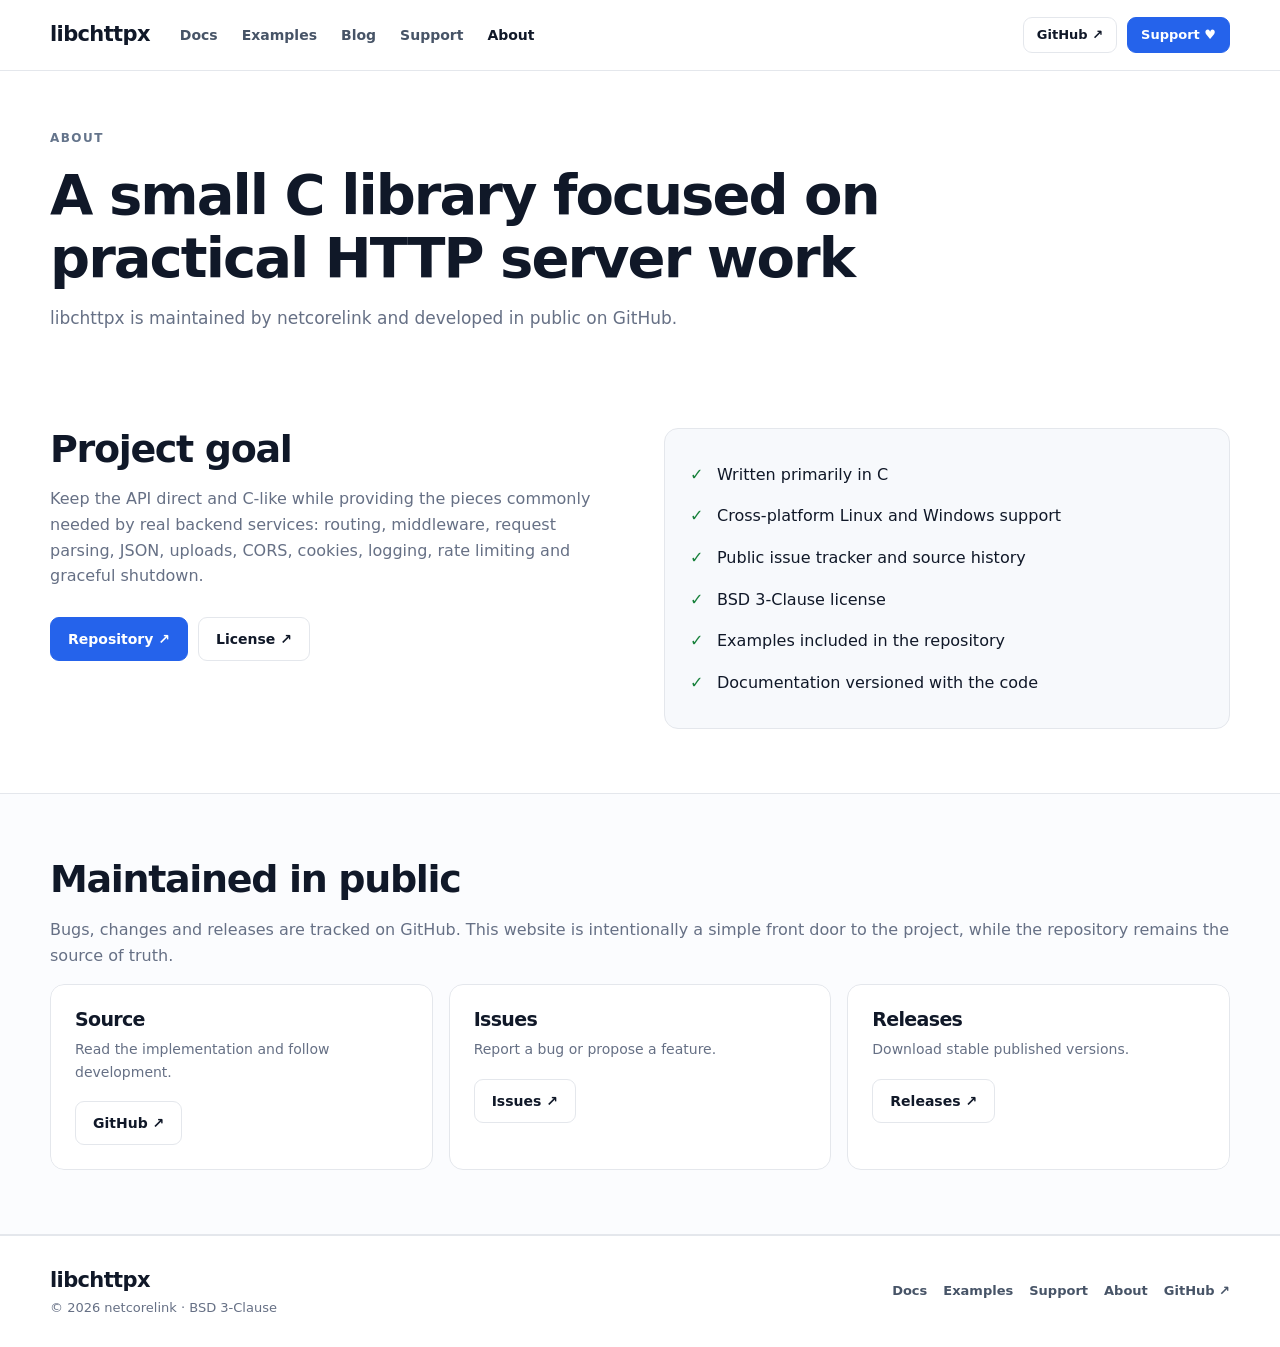
==== docs/site/about.html @ 2abac1de "feat(site): add about page" ====
<!doctype html>
<html lang="en">
<head>
  <meta charset="utf-8">
  <meta name="viewport" content="width=device-width, initial-scale=1">
  <title>About — libchttpx</title>
  <meta name="description" content="About libchttpx and the project goals.">
  <link rel="stylesheet" href="styles.css">
  <script src="app.js" defer></script>
</head>
<body>
  <header class="site-header">
    <div class="container nav">
      <a class="brand" href="index.html">libchttpx</a>
      <button class="menu-button" type="button" aria-label="Open navigation" aria-expanded="false" data-menu-button>☰</button>
      <nav class="nav-links" data-nav-links aria-label="Main navigation">
        <a href="docs.html" data-nav-link>Docs</a>
        <a href="examples.html" data-nav-link>Examples</a>
        <a href="blog.html" data-nav-link>Blog</a>
        <a href="support.html" data-nav-link>Support</a>
        <a href="about.html" data-nav-link>About</a>
      </nav>
      <div class="nav-actions">
        <a class="btn btn-small" href="https://github.com/netcorelink/libchttpx">GitHub ↗</a>
        <a class="btn btn-primary btn-small" href="support.html">Support ♥</a>
      </div>
    </div>
  </header>

  <main>
    <section class="page-hero">
      <div class="container">
        <p class="eyebrow">About</p>
        <h1>A small C library focused on practical HTTP server work</h1>
        <p class="page-lead">
          libchttpx is maintained by netcorelink and developed in public on GitHub.
        </p>
      </div>
    </section>

    <section class="section">
      <div class="container two-column">
        <div>
          <h2>Project goal</h2>
          <p class="section-copy">
            Keep the API direct and C-like while providing the pieces commonly needed by real backend services:
            routing, middleware, request parsing, JSON, uploads, CORS, cookies, logging, rate limiting and graceful shutdown.
          </p>
          <div class="hero-actions">
            <a class="btn btn-primary" href="https://github.com/netcorelink/libchttpx">Repository ↗</a>
            <a class="btn" href="https://github.com/netcorelink/libchttpx/blob/main/LICENSE">License ↗</a>
          </div>
        </div>

        <ul class="check-list">
          <li>Written primarily in C</li>
          <li>Cross-platform Linux and Windows support</li>
          <li>Public issue tracker and source history</li>
          <li>BSD 3-Clause license</li>
          <li>Examples included in the repository</li>
          <li>Documentation versioned with the code</li>
        </ul>
      </div>
    </section>

    <section class="section section-muted">
      <div class="container">
        <h2>Maintained in public</h2>
        <p class="section-copy">
          Bugs, changes and releases are tracked on GitHub. This website is intentionally a simple front door to the project,
          while the repository remains the source of truth.
        </p>
        <div class="card-grid">
          <article class="card"><h3>Source</h3><p>Read the implementation and follow development.</p><a class="btn" href="https://github.com/netcorelink/libchttpx">GitHub ↗</a></article>
          <article class="card"><h3>Issues</h3><p>Report a bug or propose a feature.</p><a class="btn" href="https://github.com/netcorelink/libchttpx/issues">Issues ↗</a></article>
          <article class="card"><h3>Releases</h3><p>Download stable published versions.</p><a class="btn" href="https://github.com/netcorelink/libchttpx/releases">Releases ↗</a></article>
        </div>
      </div>
    </section>
  </main>

  <footer class="site-footer">
    <div class="container footer-row">
      <div><a class="brand" href="index.html">libchttpx</a><div class="footer-copy">© <span data-year></span> netcorelink · BSD 3-Clause</div></div>
      <div class="footer-links">
        <a href="docs.html">Docs</a><a href="examples.html">Examples</a><a href="support.html">Support</a><a href="about.html">About</a><a href="https://github.com/netcorelink/libchttpx">GitHub ↗</a>
      </div>
    </div>
  </footer>
</body>
</html>
---- docs/site/styles.css ----
:root {
  --bg: #ffffff;
  --surface: #f7f9fc;
  --surface-strong: #eef3f9;
  --text: #101828;
  --muted: #667085;
  --border: #e4e7ec;
  --accent: #2563eb;
  --accent-hover: #1d4ed8;
  --success: #16803a;
  --shadow: 0 14px 40px rgba(16, 24, 40, 0.08);
  --radius: 14px;
  --container: 1180px;
}

* {
  box-sizing: border-box;
}

html {
  scroll-behavior: smooth;
}

body {
  margin: 0;
  background: var(--bg);
  color: var(--text);
  font-family: Inter, ui-sans-serif, system-ui, -apple-system, BlinkMacSystemFont, "Segoe UI", sans-serif;
  line-height: 1.6;
}

a {
  color: inherit;
  text-decoration: none;
}

button,
input {
  font: inherit;
}

img {
  max-width: 100%;
}

.container {
  width: min(calc(100% - 40px), var(--container));
  margin: 0 auto;
}

.site-header {
  position: sticky;
  top: 0;
  z-index: 20;
  background: rgba(255, 255, 255, 0.94);
  border-bottom: 1px solid var(--border);
  backdrop-filter: blur(10px);
}

.nav {
  min-height: 70px;
  display: flex;
  align-items: center;
  gap: 30px;
}

.brand {
  display: inline-flex;
  align-items: center;
  font-size: 21px;
  font-weight: 800;
  letter-spacing: -0.03em;
  white-space: nowrap;
}

.nav-links {
  display: flex;
  align-items: center;
  gap: 24px;
  margin-right: auto;
}

.nav-links a {
  color: #475467;
  font-size: 14px;
  font-weight: 600;
}

.nav-links a:hover,
.nav-links a.active {
  color: var(--text);
}

.nav-actions {
  display: flex;
  gap: 10px;
  align-items: center;
}

.menu-button {
  display: none;
  width: 40px;
  height: 40px;
  border: 1px solid var(--border);
  border-radius: 9px;
  background: #fff;
  cursor: pointer;
}

.btn {
  display: inline-flex;
  min-height: 44px;
  align-items: center;
  justify-content: center;
  gap: 8px;
  padding: 0 17px;
  border: 1px solid var(--border);
  border-radius: 9px;
  background: #fff;
  color: var(--text);
  font-weight: 700;
  font-size: 14px;
  cursor: pointer;
  transition: transform 0.15s ease, border-color 0.15s ease, background 0.15s ease;
}

.btn:hover {
  transform: translateY(-1px);
  border-color: #c7d0dc;
}

.btn-primary {
  border-color: var(--accent);
  background: var(--accent);
  color: #fff;
}

.btn-primary:hover {
  border-color: var(--accent-hover);
  background: var(--accent-hover);
}

.btn-small {
  min-height: 36px;
  padding: 0 13px;
  font-size: 13px;
}

.hero {
  padding: 70px 0 56px;
}

.hero-grid {
  display: grid;
  grid-template-columns: 1fr 1fr;
  gap: 48px;
  align-items: center;
}

.eyebrow {
  margin: 0 0 16px;
  color: #64748b;
  font-size: 12px;
  font-weight: 800;
  letter-spacing: 0.12em;
  text-transform: uppercase;
}

h1,
h2,
h3 {
  margin-top: 0;
  line-height: 1.12;
  letter-spacing: -0.035em;
}

h1 {
  max-width: 720px;
  margin-bottom: 20px;
  font-size: clamp(42px, 6vw, 68px);
}

h2 {
  margin-bottom: 15px;
  font-size: clamp(28px, 4vw, 38px);
}

h3 {
  margin-bottom: 8px;
  font-size: 19px;
}

.lead {
  max-width: 650px;
  margin: 0;
  color: var(--muted);
  font-size: 18px;
}

.hero-actions {
  display: flex;
  flex-wrap: wrap;
  gap: 10px;
  margin: 28px 0 17px;
}

.meta-line {
  color: #667085;
  font-size: 13px;
}

.code-card {
  overflow: hidden;
  border: 1px solid var(--border);
  border-radius: var(--radius);
  background: #fbfcfe;
  box-shadow: var(--shadow);
}

.code-card-header {
  min-height: 46px;
  display: flex;
  align-items: center;
  justify-content: space-between;
  padding: 0 16px;
  border-bottom: 1px solid var(--border);
  color: #475467;
  background: #f8fafc;
  font-size: 13px;
  font-weight: 700;
}

.code-card pre {
  margin: 0;
  padding: 20px;
  overflow: auto;
  color: #25304a;
  font: 13px/1.7 ui-monospace, SFMono-Regular, Menlo, Consolas, monospace;
  tab-size: 4;
}

.copy-button {
  border: 0;
  background: transparent;
  color: #667085;
  cursor: pointer;
  font-size: 12px;
  font-weight: 700;
}

.copy-button:hover {
  color: var(--text);
}

.feature-grid,
.card-grid,
.stats-grid {
  display: grid;
  gap: 1px;
  border: 1px solid var(--border);
  border-radius: var(--radius);
  overflow: hidden;
  background: var(--border);
}

.feature-grid {
  grid-template-columns: repeat(5, 1fr);
}

.feature {
  min-height: 176px;
  padding: 28px 22px;
  text-align: center;
  background: #fff;
}

.feature-icon {
  display: grid;
  width: 42px;
  height: 42px;
  margin: 0 auto 15px;
  place-items: center;
  border-radius: 10px;
  background: var(--surface);
  font-size: 20px;
}

.feature p,
.card p,
.section-copy,
.page-lead {
  color: var(--muted);
}

.feature p,
.card p {
  margin: 0;
  font-size: 14px;
}

.stats-wrap {
  padding: 28px 0;
  border-top: 1px solid var(--border);
  border-bottom: 1px solid var(--border);
  background: #fbfcfe;
}

.stats-grid {
  grid-template-columns: repeat(4, 1fr);
  border: 0;
  border-radius: 0;
}

.stat {
  min-height: 76px;
  padding: 8px 22px;
  text-align: center;
  background: #fbfcfe;
}

.stat + .stat {
  border-left: 1px solid var(--border);
}

.stat-value {
  display: block;
  font-size: 24px;
  font-weight: 800;
  letter-spacing: -0.03em;
}

.stat-label {
  color: var(--muted);
  font-size: 13px;
}

.section {
  padding: 64px 0;
}

.section-muted {
  background: #fbfcfe;
  border-top: 1px solid var(--border);
  border-bottom: 1px solid var(--border);
}

.two-column {
  display: grid;
  grid-template-columns: 1fr 1fr;
  gap: 48px;
  align-items: start;
}

.check-list {
  margin: 0;
  padding: 25px;
  list-style: none;
  border: 1px solid var(--border);
  border-radius: var(--radius);
  background: var(--surface);
}

.check-list li {
  position: relative;
  padding: 8px 0 8px 27px;
}

.check-list li::before {
  position: absolute;
  left: 0;
  color: var(--success);
  content: "✓";
  font-weight: 900;
}

.card-grid {
  grid-template-columns: repeat(3, 1fr);
  border: 0;
  background: transparent;
  gap: 16px;
}

.card {
  padding: 24px;
  border: 1px solid var(--border);
  border-radius: var(--radius);
  background: #fff;
}

.card .btn {
  margin-top: 18px;
}

.page-hero {
  padding: 58px 0 32px;
}

.page-hero h1 {
  max-width: 850px;
  margin-bottom: 15px;
  font-size: clamp(38px, 5vw, 56px);
}

.page-lead {
  max-width: 760px;
  margin: 0;
  font-size: 17px;
}

.docs-layout {
  display: grid;
  grid-template-columns: 260px minmax(0, 1fr);
  gap: 34px;
  align-items: start;
}

.sidebar {
  position: sticky;
  top: 92px;
  padding: 20px;
  border: 1px solid var(--border);
  border-radius: 12px;
  background: #fff;
}

.sidebar strong {
  display: block;
  margin-bottom: 10px;
}

.sidebar a {
  display: block;
  padding: 7px 0;
  color: #667085;
  font-size: 14px;
}

.sidebar a:hover {
  color: var(--accent);
}

.docs-content section {
  margin-bottom: 50px;
  scroll-margin-top: 100px;
}

.docs-content p {
  color: var(--muted);
}

.inline-code,
code {
  font-family: ui-monospace, SFMono-Regular, Menlo, Consolas, monospace;
}

.inline-code {
  padding: 2px 6px;
  border-radius: 5px;
  background: var(--surface-strong);
  color: #344054;
  font-size: 0.92em;
}

.module-grid {
  display: grid;
  grid-template-columns: repeat(2, 1fr);
  gap: 12px;
}

.module-link {
  display: block;
  padding: 18px;
  border: 1px solid var(--border);
  border-radius: 10px;
  background: #fff;
}

.module-link:hover {
  border-color: #b9c4d2;
  box-shadow: 0 8px 24px rgba(16, 24, 40, 0.05);
}

.module-link span {
  display: block;
  margin-top: 5px;
  color: var(--muted);
  font-size: 13px;
}

.search-box {
  width: 100%;
  margin-bottom: 18px;
  padding: 11px 13px;
  border: 1px solid var(--border);
  border-radius: 9px;
  outline: none;
}

.search-box:focus {
  border-color: #94a3b8;
}

.example-stack,
.post-list {
  display: grid;
  gap: 22px;
}

.example-card,
.post {
  padding: 25px;
  border: 1px solid var(--border);
  border-radius: var(--radius);
  background: #fff;
}

.example-card .code-card {
  margin-top: 18px;
  box-shadow: none;
}

.tag {
  display: inline-flex;
  padding: 4px 9px;
  border-radius: 999px;
  background: var(--surface-strong);
  color: #475467;
  font-size: 12px;
  font-weight: 700;
}

.notice {
  padding: 17px 19px;
  border: 1px solid #bfdbfe;
  border-radius: 10px;
  background: #eff6ff;
  color: #1e3a8a;
}

.site-footer {
  padding: 28px 0;
  border-top: 1px solid var(--border);
}

.footer-row {
  display: flex;
  justify-content: space-between;
  gap: 30px;
  align-items: center;
}

.footer-copy {
  color: var(--muted);
  font-size: 13px;
}

.footer-links {
  display: flex;
  flex-wrap: wrap;
  gap: 16px;
  color: #475467;
  font-size: 13px;
  font-weight: 600;
}

.muted {
  color: var(--muted);
}

.hidden {
  display: none !important;
}

@media (max-width: 900px) {
  .menu-button {
    display: inline-grid;
    place-items: center;
  }

  .nav {
    flex-wrap: wrap;
    gap: 12px;
    padding: 12px 0;
  }

  .nav-links {
    order: 3;
    width: 100%;
    display: none;
    flex-direction: column;
    align-items: flex-start;
    gap: 4px;
    padding: 10px 0;
  }

  .nav-links.open {
    display: flex;
  }

  .nav-actions {
    margin-left: auto;
  }

  .hero-grid,
  .two-column,
  .docs-layout {
    grid-template-columns: 1fr;
  }

  .sidebar {
    position: static;
  }

  .feature-grid {
    grid-template-columns: repeat(2, 1fr);
  }

  .feature:last-child {
    grid-column: 1 / -1;
  }

  .stats-grid,
  .card-grid {
    grid-template-columns: repeat(2, 1fr);
  }

  .stat:nth-child(3) {
    border-left: 0;
  }
}

@media (max-width: 620px) {
  .container {
    width: min(calc(100% - 28px), var(--container));
  }

  .nav-actions .btn:not(.btn-primary) {
    display: none;
  }

  .hero {
    padding-top: 44px;
  }

  h1 {
    font-size: 42px;
  }

  .feature-grid,
  .stats-grid,
  .card-grid,
  .module-grid {
    grid-template-columns: 1fr;
  }

  .feature:last-child {
    grid-column: auto;
  }

  .stat + .stat {
    border-left: 0;
    border-top: 1px solid var(--border);
  }

  .footer-row {
    align-items: flex-start;
    flex-direction: column;
  }

  .hero-actions .btn {
    width: 100%;
  }
}
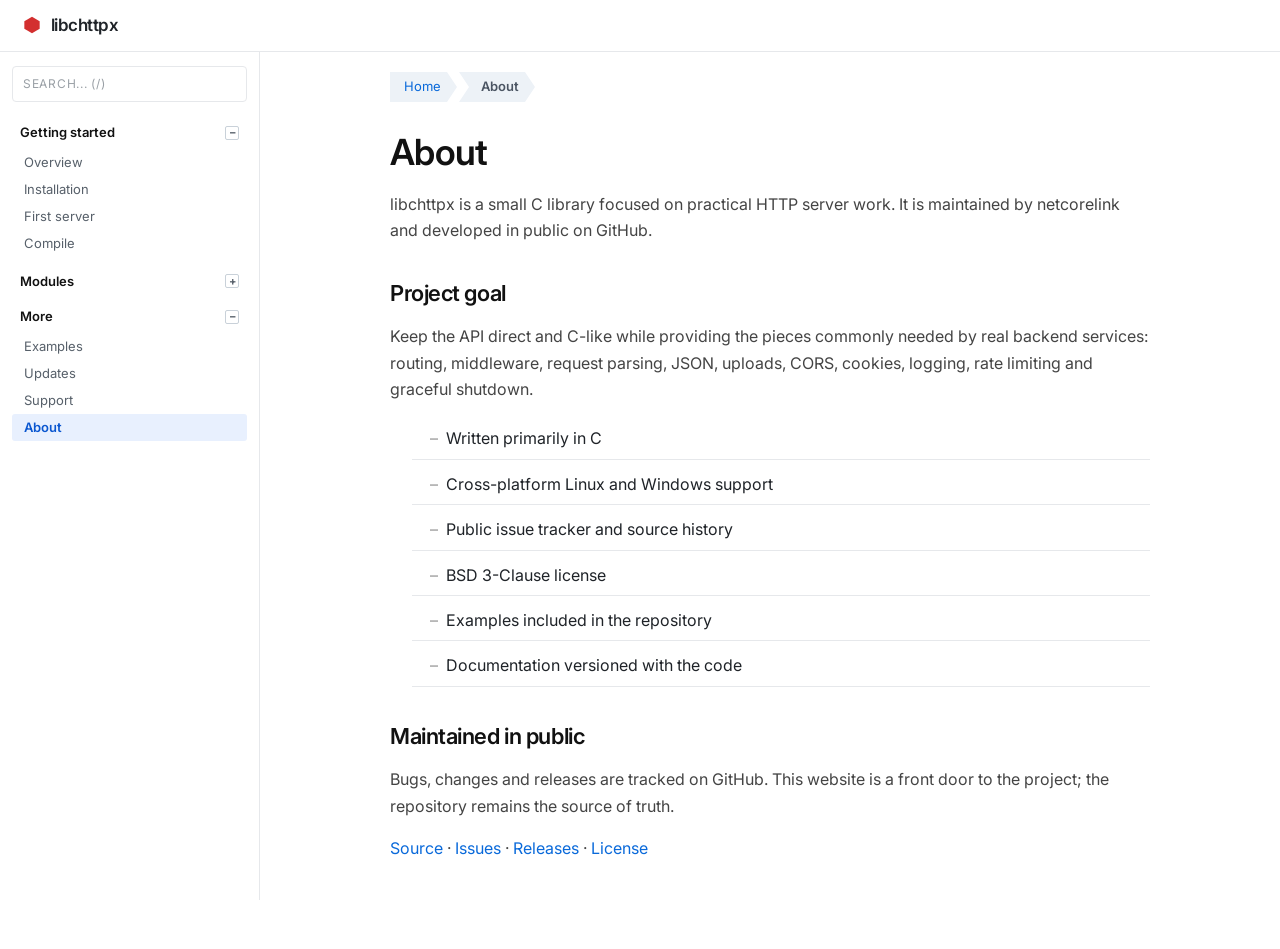
==== commit f176ced0: "refactor: refactor arch. code in full project" ====
--- a/docs/site/about.html
+++ b/docs/site/about.html
@@ -10,48 +10,45 @@
 </head>
 <body>
   <header class="site-header">
-    <div class="container nav">
-      <a class="brand" href="index.html">libchttpx</a>
-      <button class="menu-button" type="button" aria-label="Open navigation" aria-expanded="false" data-menu-button>☰</button>
-      <nav class="nav-links" data-nav-links aria-label="Main navigation">
-        <a href="docs.html" data-nav-link>Docs</a>
-        <a href="examples.html" data-nav-link>Examples</a>
-        <a href="blog.html" data-nav-link>Blog</a>
-        <a href="support.html" data-nav-link>Support</a>
-        <a href="about.html" data-nav-link>About</a>
-      </nav>
-      <div class="nav-actions">
-        <a class="btn btn-small" href="https://github.com/netcorelink/libchttpx">GitHub ↗</a>
-        <a class="btn btn-primary btn-small" href="support.html">Support ♥</a>
-      </div>
-    </div>
+    <a class="brand" href="index.html">
+      <svg class="brand-mark" viewBox="0 0 24 24" aria-hidden="true"><path fill="#d32f2f" d="M12 2.2 21.2 7.5v9L12 21.8 2.8 16.5v-9L12 2.2z"/></svg>
+      libchttpx
+    </a>
+    <button class="menu-button" type="button" aria-label="Open navigation" aria-expanded="false" data-menu-button>
+      <span></span><span></span><span></span>
+    </button>
+    <nav class="site-menu" data-nav-links aria-label="Main navigation">
+      <a href="index.html" data-nav-link>Home</a>
+      <a href="docs.html" data-nav-link>Docs</a>
+      <a href="examples.html" data-nav-link>Examples</a>
+      <a href="blog.html" data-nav-link>Blog</a>
+      <a href="support.html" data-nav-link>Support</a>
+      <a href="about.html" data-nav-link>About</a>
+      <a href="https://github.com/netcorelink/libchttpx">GitHub</a>
+    </nav>
   </header>
 
-  <main>
-    <section class="page-hero">
-      <div class="container">
-        <p class="eyebrow">About</p>
-        <h1>A small C library focused on practical HTTP server work</h1>
-        <p class="page-lead">
-          libchttpx is maintained by netcorelink and developed in public on GitHub.
+  <div class="docs-frame">
+    <aside class="docs-sidebar" data-docs-sidebar aria-label="Documentation"></aside>
+    <main class="docs-main">
+      <article class="docs-article">
+        <nav class="crumbs" aria-label="Breadcrumb">
+          <a href="index.html">Home</a>
+          <span class="crumb crumb-current">About</span>
+        </nav>
+
+        <h1>About</h1>
+        <p>
+          libchttpx is a small C library focused on practical HTTP server work.
+          It is maintained by netcorelink and developed in public on GitHub.
         </p>
-      </div>
-    </section>
 
-    <section class="section">
-      <div class="container two-column">
-        <div>
-          <h2>Project goal</h2>
-          <p class="section-copy">
-            Keep the API direct and C-like while providing the pieces commonly needed by real backend services:
-            routing, middleware, request parsing, JSON, uploads, CORS, cookies, logging, rate limiting and graceful shutdown.
-          </p>
-          <div class="hero-actions">
-            <a class="btn btn-primary" href="https://github.com/netcorelink/libchttpx">Repository ↗</a>
-            <a class="btn" href="https://github.com/netcorelink/libchttpx/blob/main/LICENSE">License ↗</a>
-          </div>
-        </div>
-
+        <h2>Project goal</h2>
+        <p>
+          Keep the API direct and C-like while providing the pieces commonly needed
+          by real backend services: routing, middleware, request parsing, JSON,
+          uploads, CORS, cookies, logging, rate limiting and graceful shutdown.
+        </p>
         <ul class="check-list">
           <li>Written primarily in C</li>
           <li>Cross-platform Linux and Windows support</li>
@@ -60,32 +57,20 @@
           <li>Examples included in the repository</li>
           <li>Documentation versioned with the code</li>
         </ul>
-      </div>
-    </section>
 
-    <section class="section section-muted">
-      <div class="container">
         <h2>Maintained in public</h2>
-        <p class="section-copy">
-          Bugs, changes and releases are tracked on GitHub. This website is intentionally a simple front door to the project,
-          while the repository remains the source of truth.
+        <p>
+          Bugs, changes and releases are tracked on GitHub. This website is a
+          front door to the project; the repository remains the source of truth.
         </p>
-        <div class="card-grid">
-          <article class="card"><h3>Source</h3><p>Read the implementation and follow development.</p><a class="btn" href="https://github.com/netcorelink/libchttpx">GitHub ↗</a></article>
-          <article class="card"><h3>Issues</h3><p>Report a bug or propose a feature.</p><a class="btn" href="https://github.com/netcorelink/libchttpx/issues">Issues ↗</a></article>
-          <article class="card"><h3>Releases</h3><p>Download stable published versions.</p><a class="btn" href="https://github.com/netcorelink/libchttpx/releases">Releases ↗</a></article>
-        </div>
-      </div>
-    </section>
-  </main>
-
-  <footer class="site-footer">
-    <div class="container footer-row">
-      <div><a class="brand" href="index.html">libchttpx</a><div class="footer-copy">© <span data-year></span> netcorelink · BSD 3-Clause</div></div>
-      <div class="footer-links">
-        <a href="docs.html">Docs</a><a href="examples.html">Examples</a><a href="support.html">Support</a><a href="about.html">About</a><a href="https://github.com/netcorelink/libchttpx">GitHub ↗</a>
-      </div>
-    </div>
-  </footer>
+        <p>
+          <a href="https://github.com/netcorelink/libchttpx">Source</a> ·
+          <a href="https://github.com/netcorelink/libchttpx/issues">Issues</a> ·
+          <a href="https://github.com/netcorelink/libchttpx/releases">Releases</a> ·
+          <a href="https://github.com/netcorelink/libchttpx/blob/main/LICENSE">License</a>
+        </p>
+      </article>
+    </main>
+  </div>
 </body>
 </html>
--- a/docs/site/styles.css
+++ b/docs/site/styles.css
@@ -1,16 +1,21 @@
+@import url("https://fonts.googleapis.com/css2?family=Inter:wght@400;500;600;700&display=swap");
+
 :root {
   --bg: #ffffff;
-  --surface: #f7f9fc;
-  --surface-strong: #eef3f9;
-  --text: #101828;
-  --muted: #667085;
-  --border: #e4e7ec;
-  --accent: #2563eb;
-  --accent-hover: #1d4ed8;
-  --success: #16803a;
-  --shadow: 0 14px 40px rgba(16, 24, 40, 0.08);
-  --radius: 14px;
-  --container: 1180px;
+  --text: #1f2328;
+  --muted: #656d76;
+  --border: #e6e8eb;
+  --crumb: #edf2f7;
+  --crumb-active: #dce6f0;
+  --nav-active: #e8f0fe;
+  --accent: #d32f2f;
+  --accent-hover: #b71c1c;
+  --link: #0969da;
+  --code-bg: #1e1e1e;
+  --code-text: #e8e8e8;
+  --header-h: 52px;
+  --sidebar-w: 260px;
+  --content: 760px;
 }
 
 * {
@@ -25,8 +30,9 @@
   margin: 0;
   background: var(--bg);
   color: var(--text);
-  font-family: Inter, ui-sans-serif, system-ui, -apple-system, BlinkMacSystemFont, "Segoe UI", sans-serif;
-  line-height: 1.6;
+  font-family: Inter, ui-sans-serif, system-ui, -apple-system, "Segoe UI", sans-serif;
+  font-size: 16px;
+  line-height: 1.65;
 }
 
 a {
@@ -43,90 +49,440 @@
   max-width: 100%;
 }
 
-.container {
-  width: min(calc(100% - 40px), var(--container));
-  margin: 0 auto;
-}
-
 .site-header {
   position: sticky;
   top: 0;
-  z-index: 20;
-  background: rgba(255, 255, 255, 0.94);
-  border-bottom: 1px solid var(--border);
-  backdrop-filter: blur(10px);
-}
-
-.nav {
-  min-height: 70px;
+  z-index: 40;
   display: flex;
   align-items: center;
-  gap: 30px;
+  justify-content: space-between;
+  height: var(--header-h);
+  padding: 0 22px;
+  background: #fff;
+  border-bottom: 1px solid var(--border);
+}
+
+.site-header .site-menu {
+  position: absolute;
 }
 
 .brand {
   display: inline-flex;
   align-items: center;
-  font-size: 21px;
-  font-weight: 800;
+  gap: 9px;
+  font-size: 17px;
+  font-weight: 600;
   letter-spacing: -0.03em;
+}
+
+.brand-mark {
+  display: block;
+  width: 20px;
+  height: 20px;
+  flex: 0 0 20px;
+}
+
+.menu-button {
+  display: inline-flex;
+  flex-direction: column;
+  justify-content: center;
+  gap: 5px;
+  width: 36px;
+  height: 36px;
+  padding: 8px;
+  border: 0;
+  background: transparent;
+  cursor: pointer;
+}
+
+.menu-button span {
+  display: block;
+  height: 1.5px;
+  background: #333;
+}
+
+.site-menu {
+  display: none;
+  position: absolute;
+  top: var(--header-h);
+  right: 12px;
+  min-width: 200px;
+  padding: 8px;
+  border: 1px solid var(--border);
+  background: #fff;
+  z-index: 50;
+}
+
+.site-menu.open {
+  display: block;
+}
+
+.site-menu a {
+  display: block;
+  padding: 8px 10px;
+  color: #444;
+  font-size: 14px;
+}
+
+.site-menu a:hover,
+.site-menu a.active {
+  background: #f4f4f4;
+  color: #111;
+}
+
+.docs-frame {
+  display: grid;
+  grid-template-columns: var(--sidebar-w) minmax(0, 1fr);
+  min-height: calc(100vh - var(--header-h));
+}
+
+.docs-sidebar {
+  position: sticky;
+  top: var(--header-h);
+  height: calc(100vh - var(--header-h));
+  overflow: auto;
+  padding: 14px 12px 40px;
+  border-right: 1px solid var(--border);
+  background: var(--bg);
+}
+
+.sidebar-search {
+  width: 100%;
+  margin: 0 0 14px;
+  padding: 7px 10px;
+  border: 1px solid var(--border);
+  border-radius: 4px;
+  background: #fff;
+  color: var(--text);
+  font-size: 12px;
+  letter-spacing: 0.02em;
+  outline: none;
+}
+
+.sidebar-search::placeholder {
+  color: #9aa0a6;
+  text-transform: uppercase;
+  letter-spacing: 0.06em;
+}
+
+.sidebar-search:focus {
+  border-color: #b8c4d0;
+}
+
+.nav-group {
+  margin-bottom: 2px;
+}
+
+.nav-group-toggle {
+  display: flex;
+  width: 100%;
+  align-items: center;
+  justify-content: space-between;
+  gap: 8px;
+  margin: 0;
+  padding: 6px 8px;
+  border: 0;
+  background: transparent;
+  color: #111;
+  font-size: 13px;
+  font-weight: 600;
+  text-align: left;
+  cursor: pointer;
+}
+
+.nav-group-toggle:hover {
+  background: #f6f8fa;
+}
+
+.nav-toggle-icon {
+  display: inline-grid;
+  width: 14px;
+  height: 14px;
+  place-items: center;
+  border: 1px solid #c9d1d9;
+  border-radius: 2px;
+  color: #57606a;
+  font-size: 11px;
+  font-weight: 700;
+  line-height: 1;
+  flex: 0 0 14px;
+}
+
+.nav-group-items {
+  display: none;
+  padding: 0 0 6px;
+}
+
+.nav-group.open .nav-group-items {
+  display: block;
+}
+
+.nav-group.open .nav-toggle-icon::before {
+  content: "−";
+}
+
+.nav-group:not(.open) .nav-toggle-icon::before {
+  content: "+";
+}
+
+.docs-sidebar a {
+  display: block;
+  padding: 4px 8px 4px 12px;
+  color: #57606a;
+  font-size: 13px;
+  line-height: 1.45;
+  border-radius: 3px;
+}
+
+.docs-sidebar a:hover {
+  color: #111;
+  background: #f6f8fa;
+}
+
+.docs-sidebar a.active {
+  color: #0b57d0;
+  font-weight: 600;
+  background: var(--nav-active);
+}
+
+.docs-sidebar .nav-child {
+  padding-left: 24px;
+  font-size: 12.5px;
+}
+
+.docs-main {
+  min-width: 0;
+}
+
+.docs-article {
+  width: min(100% - 56px, var(--content));
+  margin: 0 auto;
+  padding: 20px 0 72px;
+}
+
+.crumbs {
+  display: flex;
+  flex-wrap: wrap;
+  align-items: stretch;
+  margin: 0 0 28px;
+  font-size: 13px;
+}
+
+.crumbs a,
+.crumbs span.crumb {
+  position: relative;
+  display: inline-flex;
+  align-items: center;
+  height: 30px;
+  margin-right: 2px;
+  padding: 0 16px 0 22px;
+  background: var(--crumb);
+  color: #4b5563;
   white-space: nowrap;
-}
-
-.nav-links {
+  clip-path: polygon(0 0, calc(100% - 10px) 0, 100% 50%, calc(100% - 10px) 100%, 0 100%, 10px 50%);
+}
+
+.crumbs a:first-child,
+.crumbs span.crumb:first-child {
+  padding-left: 14px;
+  clip-path: polygon(0 0, calc(100% - 10px) 0, 100% 50%, calc(100% - 10px) 100%, 0 100%);
+}
+
+.crumbs .crumb-current {
+  background: var(--crumb-active);
+  color: #111;
+  font-weight: 600;
+}
+
+.crumbs a:hover {
+  color: #111;
+  filter: brightness(0.98);
+}
+
+h1,
+h2,
+h3,
+h4 {
+  color: #111;
+  line-height: 1.25;
+  letter-spacing: -0.02em;
+  font-weight: 600;
+}
+
+h1 {
+  margin: 0 0 14px;
+  font-size: clamp(28px, 4vw, 36px);
+}
+
+h2 {
+  margin: 36px 0 12px;
+  font-size: 22px;
+  scroll-margin-top: 76px;
+}
+
+h3 {
+  margin: 26px 0 10px;
+  font-size: 17px;
+  scroll-margin-top: 76px;
+}
+
+.lead,
+.page-lead,
+.section-copy,
+.docs-article > p,
+.doc-article p,
+.docs-content p {
+  color: #444;
+}
+
+.lead,
+.page-lead {
+  max-width: 680px;
+  margin: 0 0 22px;
+}
+
+pre,
+.code-card pre,
+.doc-article pre,
+.docs-article pre {
+  margin: 16px 0 22px;
+  padding: 16px 18px;
+  overflow: auto;
+  border: 0;
+  border-radius: 8px;
+  background: var(--code-bg);
+  color: var(--code-text);
+  font: 13px/1.65 ui-monospace, SFMono-Regular, Menlo, Consolas, monospace;
+}
+
+code,
+.inline-code {
+  font-family: ui-monospace, SFMono-Regular, Menlo, Consolas, monospace;
+}
+
+p code,
+li code,
+td code,
+.inline-code {
+  padding: 1px 5px;
+  border-radius: 4px;
+  background: #f2f3f5;
+  color: #333;
+  font-size: 0.9em;
+}
+
+pre code,
+.doc-article pre code,
+.docs-article pre code {
+  padding: 0;
+  background: transparent;
+  color: inherit;
+  font-size: inherit;
+}
+
+.token-kw { color: #c792ea; }
+.token-type { color: #82aaff; }
+.token-str { color: #c3e88d; }
+.token-cm { color: #9e9e9e; }
+.token-num { color: #f78c6c; }
+.token-fn { color: #82aaff; }
+
+pre code {
+  display: block;
+  min-width: max-content;
+}
+
+.code-card {
+  position: relative;
+}
+
+.code-card-header {
+  position: absolute;
+  top: 8px;
+  right: 12px;
+  z-index: 1;
+  margin: 0;
+}
+
+.copy-button {
+  border: 0;
+  background: transparent;
+  color: var(--muted);
+  cursor: pointer;
+  font-size: 12px;
+  font-weight: 600;
+}
+
+.copy-button:hover {
+  color: #111;
+}
+
+.code-card .copy-button {
+  color: #bbb;
+}
+
+.code-card .copy-button:hover {
+  color: #fff;
+}
+
+pre {
+  position: relative;
+}
+
+.home {
+  width: min(calc(100% - 48px), 1080px);
+  margin: 0 auto;
+  padding: 48px 0 80px;
+}
+
+.hero-grid {
+  display: grid;
+  grid-template-columns: 1fr 1.05fr;
+  gap: 48px;
+  align-items: start;
+}
+
+.eyebrow {
+  margin: 0 0 10px;
+  color: var(--muted);
+  font-size: 12px;
+  font-weight: 700;
+  letter-spacing: 0.08em;
+  text-transform: uppercase;
+}
+
+.hero-actions,
+.meta-row {
   display: flex;
+  flex-wrap: wrap;
+  gap: 10px;
+  margin: 22px 0 0;
+}
+
+.meta-line,
+.muted,
+.footer-copy {
+  color: var(--muted);
+  font-size: 13px;
+}
+
+.btn {
+  display: inline-flex;
+  min-height: 38px;
   align-items: center;
-  gap: 24px;
-  margin-right: auto;
-}
-
-.nav-links a {
-  color: #475467;
+  justify-content: center;
+  padding: 0 14px;
+  border: 1px solid #ddd;
+  border-radius: 6px;
+  background: #fff;
+  color: #222;
   font-size: 14px;
   font-weight: 600;
-}
-
-.nav-links a:hover,
-.nav-links a.active {
-  color: var(--text);
-}
-
-.nav-actions {
-  display: flex;
-  gap: 10px;
-  align-items: center;
-}
-
-.menu-button {
-  display: none;
-  width: 40px;
-  height: 40px;
-  border: 1px solid var(--border);
-  border-radius: 9px;
-  background: #fff;
   cursor: pointer;
 }
 
-.btn {
-  display: inline-flex;
-  min-height: 44px;
-  align-items: center;
-  justify-content: center;
-  gap: 8px;
-  padding: 0 17px;
-  border: 1px solid var(--border);
-  border-radius: 9px;
-  background: #fff;
-  color: var(--text);
-  font-weight: 700;
-  font-size: 14px;
-  cursor: pointer;
-  transition: transform 0.15s ease, border-color 0.15s ease, background 0.15s ease;
-}
-
 .btn:hover {
-  transform: translateY(-1px);
-  border-color: #c7d0dc;
+  border-color: #bbb;
 }
 
 .btn-primary {
@@ -141,511 +497,285 @@
 }
 
 .btn-small {
-  min-height: 36px;
-  padding: 0 13px;
+  min-height: 32px;
+  padding: 0 11px;
   font-size: 13px;
 }
 
-.hero {
-  padding: 70px 0 56px;
-}
-
-.hero-grid {
+.feature-grid,
+.card-grid,
+.stats-grid,
+.module-grid {
   display: grid;
-  grid-template-columns: 1fr 1fr;
-  gap: 48px;
-  align-items: center;
-}
-
-.eyebrow {
-  margin: 0 0 16px;
-  color: #64748b;
-  font-size: 12px;
-  font-weight: 800;
-  letter-spacing: 0.12em;
-  text-transform: uppercase;
-}
-
-h1,
-h2,
-h3 {
-  margin-top: 0;
-  line-height: 1.12;
-  letter-spacing: -0.035em;
-}
-
-h1 {
-  max-width: 720px;
-  margin-bottom: 20px;
-  font-size: clamp(42px, 6vw, 68px);
-}
-
-h2 {
-  margin-bottom: 15px;
-  font-size: clamp(28px, 4vw, 38px);
-}
-
-h3 {
-  margin-bottom: 8px;
-  font-size: 19px;
-}
-
-.lead {
-  max-width: 650px;
+  gap: 0;
+}
+
+.feature-grid {
+  grid-template-columns: repeat(5, 1fr);
+  margin: 48px 0 0;
+  border-top: 1px solid var(--border);
+}
+
+.feature,
+.stat,
+.card,
+.module-link,
+.example-card,
+.post {
+  padding: 22px 18px 22px 0;
+}
+
+.feature + .feature,
+.stat + .stat {
+  padding-left: 18px;
+}
+
+.feature h3,
+.card h3 {
+  margin: 0 0 6px;
+  font-size: 15px;
+}
+
+.feature p,
+.card p,
+.module-link span {
   margin: 0;
   color: var(--muted);
-  font-size: 18px;
-}
-
-.hero-actions {
-  display: flex;
-  flex-wrap: wrap;
-  gap: 10px;
-  margin: 28px 0 17px;
-}
-
-.meta-line {
-  color: #667085;
-  font-size: 13px;
-}
-
-.code-card {
-  overflow: hidden;
-  border: 1px solid var(--border);
-  border-radius: var(--radius);
-  background: #fbfcfe;
-  box-shadow: var(--shadow);
-}
-
-.code-card-header {
-  min-height: 46px;
-  display: flex;
-  align-items: center;
-  justify-content: space-between;
-  padding: 0 16px;
-  border-bottom: 1px solid var(--border);
-  color: #475467;
-  background: #f8fafc;
-  font-size: 13px;
-  font-weight: 700;
-}
-
-.code-card pre {
-  margin: 0;
-  padding: 20px;
-  overflow: auto;
-  color: #25304a;
-  font: 13px/1.7 ui-monospace, SFMono-Regular, Menlo, Consolas, monospace;
-  tab-size: 4;
-}
-
-.copy-button {
-  border: 0;
-  background: transparent;
-  color: #667085;
-  cursor: pointer;
-  font-size: 12px;
-  font-weight: 700;
-}
-
-.copy-button:hover {
-  color: var(--text);
-}
-
-.feature-grid,
-.card-grid,
-.stats-grid {
-  display: grid;
-  gap: 1px;
-  border: 1px solid var(--border);
-  border-radius: var(--radius);
-  overflow: hidden;
-  background: var(--border);
-}
-
-.feature-grid {
-  grid-template-columns: repeat(5, 1fr);
-}
-
-.feature {
-  min-height: 176px;
-  padding: 28px 22px;
-  text-align: center;
-  background: #fff;
-}
-
-.feature-icon {
-  display: grid;
-  width: 42px;
-  height: 42px;
-  margin: 0 auto 15px;
-  place-items: center;
-  border-radius: 10px;
-  background: var(--surface);
-  font-size: 20px;
-}
-
-.feature p,
-.card p,
-.section-copy,
-.page-lead {
-  color: var(--muted);
-}
-
-.feature p,
-.card p {
-  margin: 0;
-  font-size: 14px;
+  font-size: 13.5px;
 }
 
 .stats-wrap {
-  padding: 28px 0;
+  margin-top: 28px;
   border-top: 1px solid var(--border);
   border-bottom: 1px solid var(--border);
-  background: #fbfcfe;
 }
 
 .stats-grid {
   grid-template-columns: repeat(4, 1fr);
-  border: 0;
-  border-radius: 0;
-}
-
-.stat {
-  min-height: 76px;
-  padding: 8px 22px;
-  text-align: center;
-  background: #fbfcfe;
-}
-
-.stat + .stat {
-  border-left: 1px solid var(--border);
 }
 
 .stat-value {
   display: block;
-  font-size: 24px;
-  font-weight: 800;
+  font-size: 22px;
+  font-weight: 700;
   letter-spacing: -0.03em;
 }
 
 .stat-label {
   color: var(--muted);
   font-size: 13px;
-}
-
-.section {
-  padding: 64px 0;
-}
-
-.section-muted {
-  background: #fbfcfe;
-  border-top: 1px solid var(--border);
-  border-bottom: 1px solid var(--border);
 }
 
 .two-column {
   display: grid;
   grid-template-columns: 1fr 1fr;
   gap: 48px;
-  align-items: start;
+  margin-top: 48px;
 }
 
 .check-list {
   margin: 0;
-  padding: 25px;
+  padding: 0;
   list-style: none;
-  border: 1px solid var(--border);
-  border-radius: var(--radius);
-  background: var(--surface);
 }
 
 .check-list li {
-  position: relative;
-  padding: 8px 0 8px 27px;
+  padding: 7px 0 7px 18px;
+  border-bottom: 1px solid var(--border);
 }
 
 .check-list li::before {
-  position: absolute;
-  left: 0;
-  color: var(--success);
-  content: "✓";
-  font-weight: 900;
+  content: "–";
+  margin-right: 8px;
+  color: #999;
 }
 
 .card-grid {
   grid-template-columns: repeat(3, 1fr);
-  border: 0;
+  gap: 28px;
+  margin-top: 28px;
+}
+
+.card,
+.example-card,
+.post,
+.module-link {
+  border-bottom: 1px solid var(--border);
   background: transparent;
-  gap: 16px;
-}
-
-.card {
-  padding: 24px;
-  border: 1px solid var(--border);
-  border-radius: var(--radius);
-  background: #fff;
-}
-
-.card .btn {
-  margin-top: 18px;
-}
-
-.page-hero {
-  padding: 58px 0 32px;
-}
-
-.page-hero h1 {
-  max-width: 850px;
-  margin-bottom: 15px;
-  font-size: clamp(38px, 5vw, 56px);
-}
-
-.page-lead {
-  max-width: 760px;
-  margin: 0;
-  font-size: 17px;
-}
-
-.docs-layout {
-  display: grid;
-  grid-template-columns: 260px minmax(0, 1fr);
-  gap: 34px;
-  align-items: start;
-}
-
-.sidebar {
-  position: sticky;
-  top: 92px;
-  padding: 20px;
-  border: 1px solid var(--border);
-  border-radius: 12px;
-  background: #fff;
-}
-
-.sidebar strong {
-  display: block;
-  margin-bottom: 10px;
-}
-
-.sidebar a {
-  display: block;
-  padding: 7px 0;
-  color: #667085;
-  font-size: 14px;
-}
-
-.sidebar a:hover {
+}
+
+.module-grid {
+  grid-template-columns: 1fr 1fr;
+  gap: 0 28px;
+}
+
+.module-link {
+  display: block;
+  padding: 14px 0;
+}
+
+.module-link:hover strong {
   color: var(--accent);
-}
-
-.docs-content section {
-  margin-bottom: 50px;
-  scroll-margin-top: 100px;
-}
-
-.docs-content p {
-  color: var(--muted);
-}
-
-.inline-code,
-code {
-  font-family: ui-monospace, SFMono-Regular, Menlo, Consolas, monospace;
-}
-
-.inline-code {
-  padding: 2px 6px;
-  border-radius: 5px;
-  background: var(--surface-strong);
-  color: #344054;
-  font-size: 0.92em;
-}
-
-.module-grid {
-  display: grid;
-  grid-template-columns: repeat(2, 1fr);
-  gap: 12px;
-}
-
-.module-link {
-  display: block;
-  padding: 18px;
-  border: 1px solid var(--border);
-  border-radius: 10px;
-  background: #fff;
-}
-
-.module-link:hover {
-  border-color: #b9c4d2;
-  box-shadow: 0 8px 24px rgba(16, 24, 40, 0.05);
-}
-
-.module-link span {
-  display: block;
-  margin-top: 5px;
-  color: var(--muted);
-  font-size: 13px;
 }
 
 .search-box {
   width: 100%;
-  margin-bottom: 18px;
-  padding: 11px 13px;
+  margin: 8px 0 12px;
+  padding: 8px 10px;
   border: 1px solid var(--border);
-  border-radius: 9px;
+  border-radius: 6px;
   outline: none;
 }
 
 .search-box:focus {
-  border-color: #94a3b8;
-}
-
-.example-stack,
-.post-list {
-  display: grid;
-  gap: 22px;
-}
-
-.example-card,
-.post {
-  padding: 25px;
-  border: 1px solid var(--border);
-  border-radius: var(--radius);
-  background: #fff;
-}
-
-.example-card .code-card {
-  margin-top: 18px;
-  box-shadow: none;
-}
-
-.tag {
-  display: inline-flex;
-  padding: 4px 9px;
-  border-radius: 999px;
-  background: var(--surface-strong);
-  color: #475467;
-  font-size: 12px;
-  font-weight: 700;
+  border-color: #bbb;
 }
 
 .notice {
-  padding: 17px 19px;
-  border: 1px solid #bfdbfe;
-  border-radius: 10px;
-  background: #eff6ff;
-  color: #1e3a8a;
+  margin: 18px 0;
+  padding: 12px 14px;
+  border-left: 3px solid var(--accent);
+  background: #fff6f6;
+  color: #5c2a2a;
+}
+
+.doc-article ul,
+.docs-article ul,
+.doc-article ol,
+.docs-article ol {
+  padding-left: 22px;
+}
+
+.doc-article li + li,
+.docs-article li + li {
+  margin-top: 4px;
+}
+
+.doc-article a,
+.docs-article a {
+  color: var(--link);
+}
+
+.doc-article a:hover,
+.docs-article a:hover {
+  text-decoration: underline;
+}
+
+.doc-article blockquote,
+.docs-article blockquote {
+  margin: 18px 0;
+  padding: 0 0 0 14px;
+  border-left: 3px solid #ddd;
+  color: #555;
+}
+
+.doc-article table,
+.docs-article table {
+  width: 100%;
+  margin: 16px 0 24px;
+  border-collapse: collapse;
+}
+
+.doc-article th,
+.docs-article th,
+.doc-article td,
+.docs-article td {
+  padding: 8px 10px;
+  border-bottom: 1px solid var(--border);
+  text-align: left;
+  vertical-align: top;
+  font-size: 14px;
+}
+
+.doc-article th,
+.docs-article th {
+  color: #111;
+}
+
+.doc-loading,
+.doc-error {
+  padding: 18px 0;
+  color: var(--muted);
+}
+
+.doc-error {
+  color: #9b1c1c;
 }
 
 .site-footer {
-  padding: 28px 0;
+  padding: 20px 22px 28px;
   border-top: 1px solid var(--border);
 }
 
 .footer-row {
   display: flex;
   justify-content: space-between;
-  gap: 30px;
+  gap: 20px;
   align-items: center;
-}
-
-.footer-copy {
-  color: var(--muted);
-  font-size: 13px;
 }
 
 .footer-links {
   display: flex;
   flex-wrap: wrap;
   gap: 16px;
-  color: #475467;
+  color: #666;
   font-size: 13px;
+}
+
+.tag {
+  color: var(--muted);
+  font-size: 12px;
   font-weight: 600;
-}
-
-.muted {
-  color: var(--muted);
+  letter-spacing: 0.04em;
+  text-transform: uppercase;
 }
 
 .hidden {
   display: none !important;
 }
 
+.page-hero,
+.section {
+  width: min(calc(100% - 48px), 1080px);
+  margin: 0 auto;
+}
+
+.page-hero {
+  padding: 36px 0 8px;
+}
+
+.section {
+  padding: 12px 0 56px;
+}
+
 @media (max-width: 900px) {
-  .menu-button {
-    display: inline-grid;
-    place-items: center;
+  .docs-frame {
+    grid-template-columns: 1fr;
   }
 
-  .nav {
-    flex-wrap: wrap;
-    gap: 12px;
-    padding: 12px 0;
+  .docs-sidebar {
+    display: none;
+    position: fixed;
+    top: var(--header-h);
+    left: 0;
+    width: min(86vw, 300px);
+    height: calc(100vh - var(--header-h));
+    z-index: 30;
+    background: #fff;
+    border-right: 1px solid var(--border);
+    box-shadow: none;
   }
 
-  .nav-links {
-    order: 3;
-    width: 100%;
-    display: none;
-    flex-direction: column;
-    align-items: flex-start;
-    gap: 4px;
-    padding: 10px 0;
+  .docs-sidebar.open {
+    display: block;
   }
 
-  .nav-links.open {
-    display: flex;
-  }
-
-  .nav-actions {
-    margin-left: auto;
+  .docs-article {
+    width: min(100% - 32px, var(--content));
   }
 
   .hero-grid,
   .two-column,
-  .docs-layout {
-    grid-template-columns: 1fr;
-  }
-
-  .sidebar {
-    position: static;
-  }
-
-  .feature-grid {
-    grid-template-columns: repeat(2, 1fr);
-  }
-
-  .feature:last-child {
-    grid-column: 1 / -1;
-  }
-
-  .stats-grid,
-  .card-grid {
-    grid-template-columns: repeat(2, 1fr);
-  }
-
-  .stat:nth-child(3) {
-    border-left: 0;
-  }
-}
-
-@media (max-width: 620px) {
-  .container {
-    width: min(calc(100% - 28px), var(--container));
-  }
-
-  .nav-actions .btn:not(.btn-primary) {
-    display: none;
-  }
-
-  .hero {
-    padding-top: 44px;
-  }
-
-  h1 {
-    font-size: 42px;
-  }
-
   .feature-grid,
   .stats-grid,
   .card-grid,
@@ -653,21 +783,9 @@
     grid-template-columns: 1fr;
   }
 
-  .feature:last-child {
-    grid-column: auto;
-  }
-
+  .feature + .feature,
   .stat + .stat {
-    border-left: 0;
+    padding-left: 0;
     border-top: 1px solid var(--border);
   }
-
-  .footer-row {
-    align-items: flex-start;
-    flex-direction: column;
-  }
-
-  .hero-actions .btn {
-    width: 100%;
-  }
-}
+}
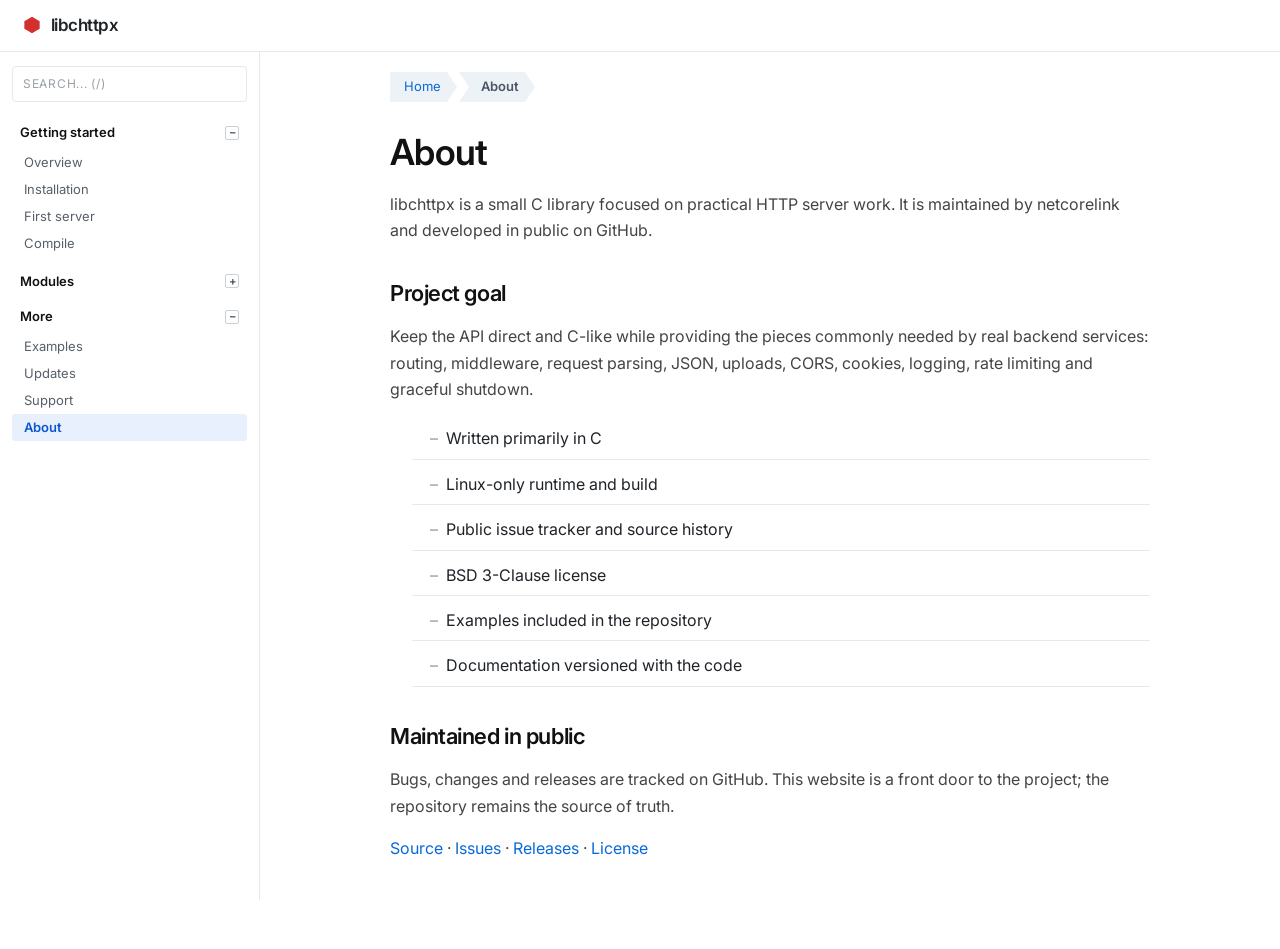
==== commit efe142c6: "docs: update website platform support" ====
--- a/docs/site/about.html
+++ b/docs/site/about.html
@@ -51,7 +51,7 @@
         </p>
         <ul class="check-list">
           <li>Written primarily in C</li>
-          <li>Cross-platform Linux and Windows support</li>
+          <li>Linux-only runtime and build</li>
           <li>Public issue tracker and source history</li>
           <li>BSD 3-Clause license</li>
           <li>Examples included in the repository</li>
